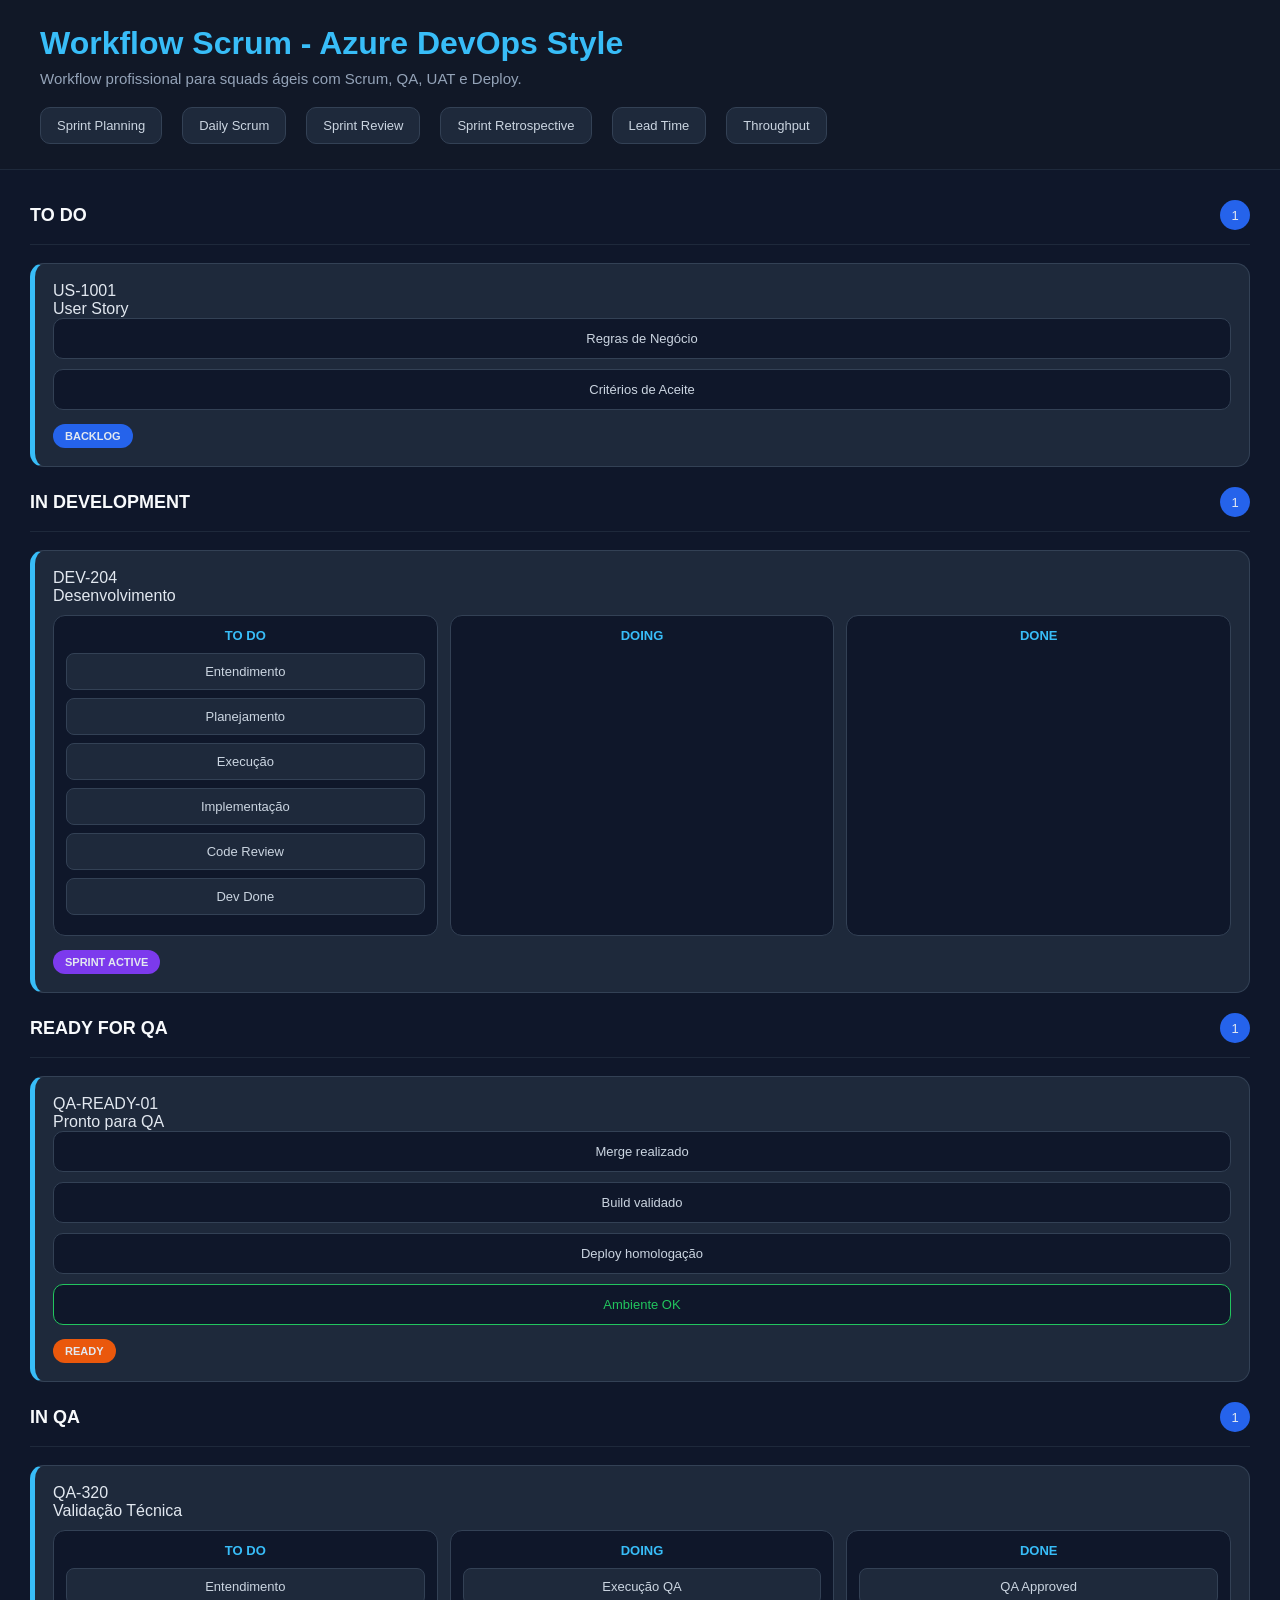
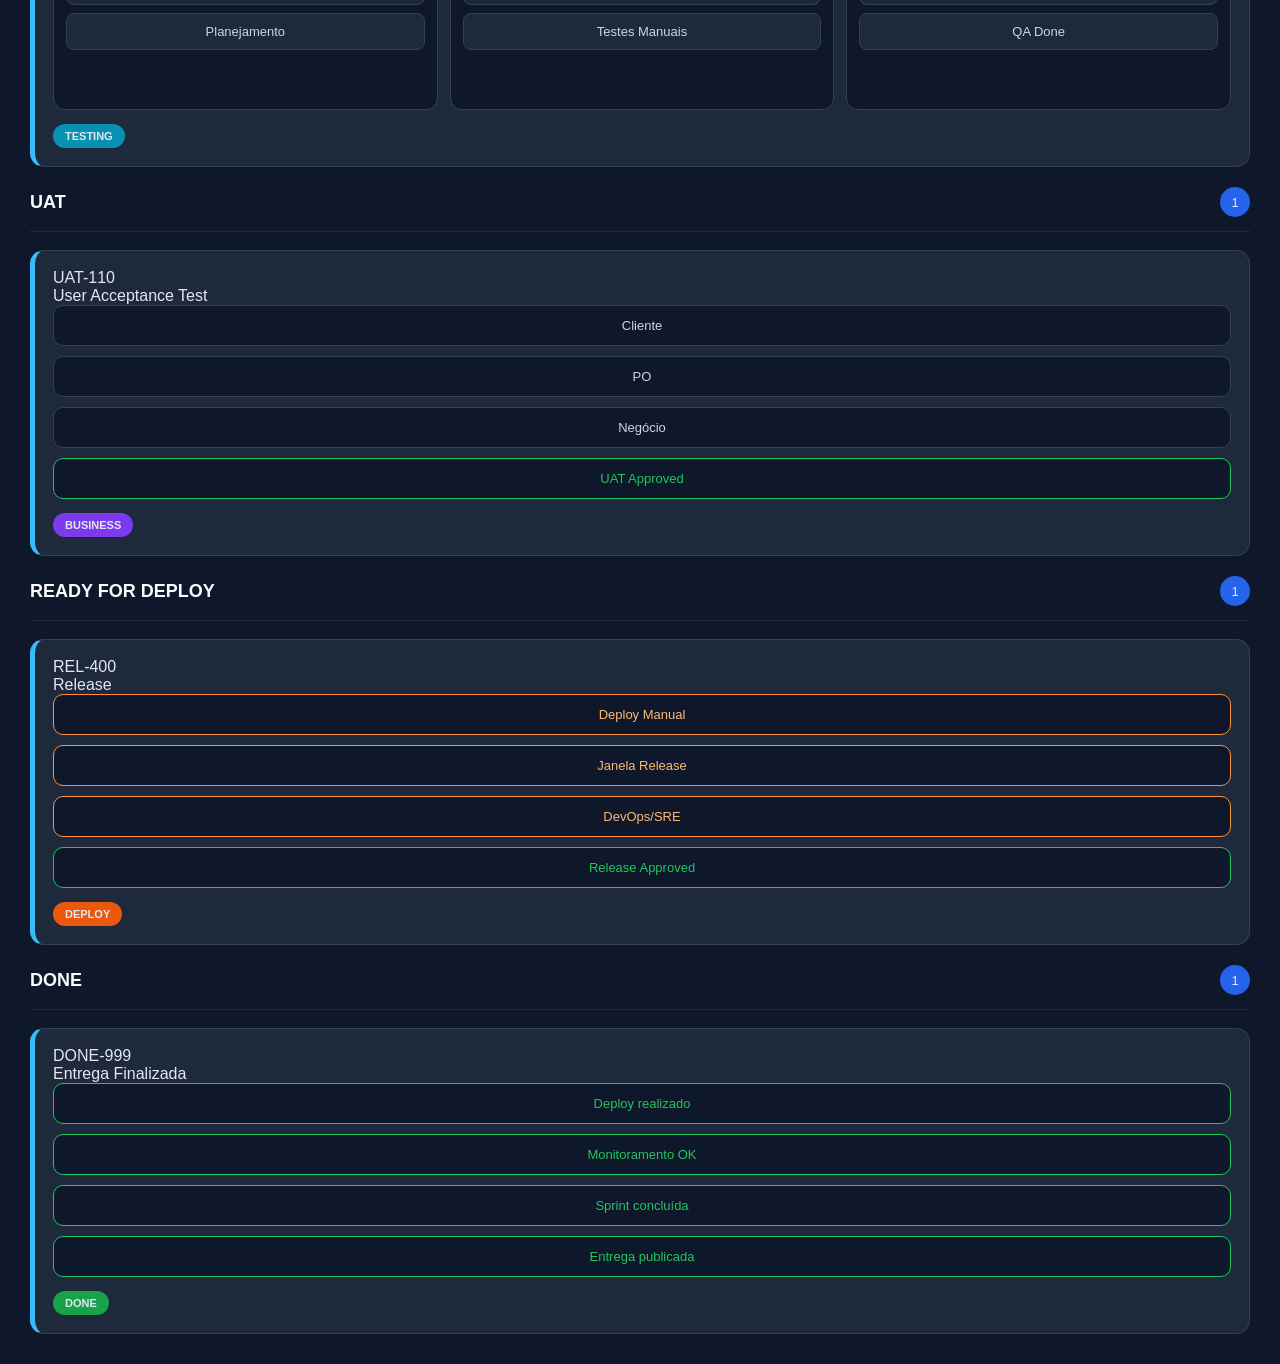
==== azure/index.html @ d86b9cc5 "IN DEVELOPMENT" ====
<!DOCTYPE html>
<html lang="pt-BR">
<head>
  <meta charset="UTF-8" />
  <meta name="viewport" content="width=device-width, initial-scale=1.0"/>
  <title>Workflow Scrum - Azure DevOps Style</title>
  <link rel="stylesheet" href="style.css" />
</head>

<body>

  <div class="header">
    <h1>Workflow Scrum - Azure DevOps Style</h1>
    <p>Workflow profissional para squads ágeis com Scrum, QA, UAT e Deploy.</p>

    <div class="scrum-info">
      <div class="scrum-badge">Sprint Planning</div>
      <div class="scrum-badge">Daily Scrum</div>
      <div class="scrum-badge">Sprint Review</div>
      <div class="scrum-badge">Sprint Retrospective</div>
      <div class="scrum-badge">Lead Time</div>
      <div class="scrum-badge">Throughput</div>
    </div>
  </div>

  <div class="board">

    <!-- TO DO -->
    <div class="column">
      <div class="column-header">
        <div class="column-title">TO DO</div>
        <div class="count">1</div>
      </div>

      <div class="card">
        <div class="card-id">US-1001</div>
        <div class="card-title">User Story</div>

        <div class="task-grid">
          <div class="task">Regras de Negócio</div>
          <div class="task">Critérios de Aceite</div>
        </div>

        <span class="tag blue">BACKLOG</span>
      </div>
    </div>

    <!-- IN DEVELOPMENT -->
    <div class="column">
      <div class="column-header">
        <div class="column-title">IN DEVELOPMENT</div>
        <div class="count">1</div>
      </div>

      <div class="card">
        <div class="card-id">DEV-204</div>
        <div class="card-title">Desenvolvimento</div>

        <div class="dev-board">

          <div class="sub-task-column">
            <div class="sub-task-title">TO DO</div>
            <div class="sub-task">Entendimento</div>
            <div class="sub-task">Planejamento</div>
            <div class="sub-task">Execução</div>
            <div class="sub-task">Implementação</div>
            <div class="sub-task">Code Review</div>
            <div class="sub-task">Dev Done</div>
          </div>

          <div class="sub-task-column">
            <div class="sub-task-title">DOING</div>
          </div>

          <div class="sub-task-column">
            <div class="sub-task-title">DONE</div>
          </div>

        </div>

        <span class="tag purple">SPRINT ACTIVE</span>
      </div>
    </div>

    <!-- READY FOR QA -->
    <div class="column">
      <div class="column-header">
        <div class="column-title">READY FOR QA</div>
        <div class="count">1</div>
      </div>

      <div class="card">
        <div class="card-id">QA-READY-01</div>
        <div class="card-title">Pronto para QA</div>

        <div class="task-grid">
          <div class="task">Merge realizado</div>
          <div class="task">Build validado</div>
          <div class="task">Deploy homologação</div>
          <div class="task done">Ambiente OK</div>
        </div>

        <span class="tag orange">READY</span>
      </div>
    </div>

    <!-- IN QA (AGORA MINI KANBAN) -->
    <div class="column">
      <div class="column-header">
        <div class="column-title">IN QA</div>
        <div class="count">1</div>
      </div>

      <div class="card">
        <div class="card-id">QA-320</div>
        <div class="card-title">Validação Técnica</div>

        <div class="dev-board">

          <div class="sub-task-column">
            <div class="sub-task-title">TO DO</div>
            <div class="sub-task">Entendimento</div>
            <div class="sub-task">Planejamento</div>
          </div>

          <div class="sub-task-column">
            <div class="sub-task-title">DOING</div>
            <div class="sub-task">Execução QA</div>
            <div class="sub-task">Testes Manuais</div>
          </div>

          <div class="sub-task-column">
            <div class="sub-task-title">DONE</div>
            <div class="sub-task">QA Approved</div>
            <div class="sub-task">QA Done</div>
          </div>

        </div>

        <span class="tag cyan">TESTING</span>
      </div>
    </div>

    <!-- UAT -->
    <div class="column">
      <div class="column-header">
        <div class="column-title">UAT</div>
        <div class="count">1</div>
      </div>

      <div class="card">
        <div class="card-id">UAT-110</div>
        <div class="card-title">User Acceptance Test</div>

        <div class="task-grid">
          <div class="task">Cliente</div>
          <div class="task">PO</div>
          <div class="task">Negócio</div>
          <div class="task done">UAT Approved</div>
        </div>

        <span class="tag purple">BUSINESS</span>
      </div>
    </div>

    <!-- DEPLOY -->
    <div class="column">
      <div class="column-header">
        <div class="column-title">READY FOR DEPLOY</div>
        <div class="count">1</div>
      </div>

      <div class="card">
        <div class="card-id">REL-400</div>
        <div class="card-title">Release</div>

        <div class="task-grid">
          <div class="task deploy">Deploy Manual</div>
          <div class="task deploy">Janela Release</div>
          <div class="task deploy">DevOps/SRE</div>
          <div class="task done">Release Approved</div>
        </div>

        <span class="tag orange">DEPLOY</span>
      </div>
    </div>

    <!-- DONE -->
    <div class="column">
      <div class="column-header">
        <div class="column-title">DONE</div>
        <div class="count">1</div>
      </div>

      <div class="card">
        <div class="card-id">DONE-999</div>
        <div class="card-title">Entrega Finalizada</div>

        <div class="task-grid">
          <div class="task done">Deploy realizado</div>
          <div class="task done">Monitoramento OK</div>
          <div class="task done">Sprint concluída</div>
          <div class="task done">Entrega publicada</div>
        </div>

        <span class="tag green">DONE</span>
      </div>
    </div>

  </div>

</body>
</html>
---- azure/style.css ----
* {
  margin: 0;
  padding: 0;
  box-sizing: border-box;
  font-family: "Segoe UI", sans-serif;
}

body {
  background: #0f172a;
  color: #e2e8f0;
  overflow-x: auto;
}

/* HEADER */
.header {
  background: #111827;
  border-bottom: 1px solid #1e293b;
  padding: 25px 40px;
}

.header h1 {
  font-size: 32px;
  color: #38bdf8;
  margin-bottom: 8px;
}

.header p {
  color: #94a3b8;
  font-size: 15px;
}

/* SCRUM BADGES */
.scrum-info {
  display: flex;
  gap: 20px;
  margin-top: 20px;
  flex-wrap: wrap;
}

.scrum-badge {
  background: #1e293b;
  border: 1px solid #334155;
  padding: 10px 16px;
  border-radius: 10px;
  font-size: 13px;
  color: #cbd5e1;
}

/* BOARD */
.board {
  display: flex;
  flex-direction: column;
  gap: 20px;
  padding: 30px;
}

/* COLUMN */
.column {
  display: flex;
  flex-direction: column;
}

.column-header {
  display: flex;
  justify-content: space-between;
  align-items: center;
  margin-bottom: 18px;
  padding-bottom: 14px;
  border-bottom: 1px solid #1e293b;
}

.column-title {
  font-size: 18px;
  font-weight: 700;
  color: #f8fafc;
}

.count {
  background: #2563eb;
  width: 30px;
  height: 30px;
  border-radius: 50%;
  display: flex;
  align-items: center;
  justify-content: center;
  font-size: 13px;
}

/* CARD */
.card {
  background: #1e293b;
  border: 1px solid #334155;
  border-left: 5px solid #38bdf8;
  border-radius: 14px;
  padding: 18px;
}

/* TAGS */
.tag {
  display: inline-block;
  margin-top: 14px;
  padding: 6px 12px;
  border-radius: 30px;
  font-size: 11px;
  font-weight: 700;
}

.blue { background: #2563eb; }
.green { background: #16a34a; }
.orange { background: #ea580c; }
.purple { background: #7c3aed; }
.cyan { background: #0891b2; }

/* TASK LIST */
.task-grid {
  display: flex;
  flex-direction: column;
  gap: 10px;
}

.task {
  background: #0f172a;
  border: 1px solid #334155;
  border-radius: 10px;
  padding: 12px;
  font-size: 13px;
  text-align: center;
  color: #cbd5e1;
}

.task.done { border-color: #22c55e; color: #22c55e; }
.task.deploy { border-color: #fb923c; color: #fdba74; }

/* MINI KANBAN (DEV + QA) */
.dev-board {
  display: grid;
  grid-template-columns: repeat(3, 1fr);
  gap: 12px;
  margin-top: 10px;
}

.sub-task-column {
  background: #0f172a;
  border: 1px solid #334155;
  border-radius: 12px;
  padding: 12px;
  min-height: 180px;
}

.sub-task-title {
  color: #38bdf8;
  text-align: center;
  margin-bottom: 10px;
  font-size: 13px;
  font-weight: 700;
}

.sub-task {
  background: #1e293b;
  border: 1px solid #334155;
  border-radius: 8px;
  padding: 10px;
  margin-bottom: 8px;
  font-size: 13px;
  text-align: center;
  color: #cbd5e1;
}

/* RESPONSIVE */
@media(max-width:768px) {
  .dev-board {
    grid-template-columns: 1fr;
  }
}
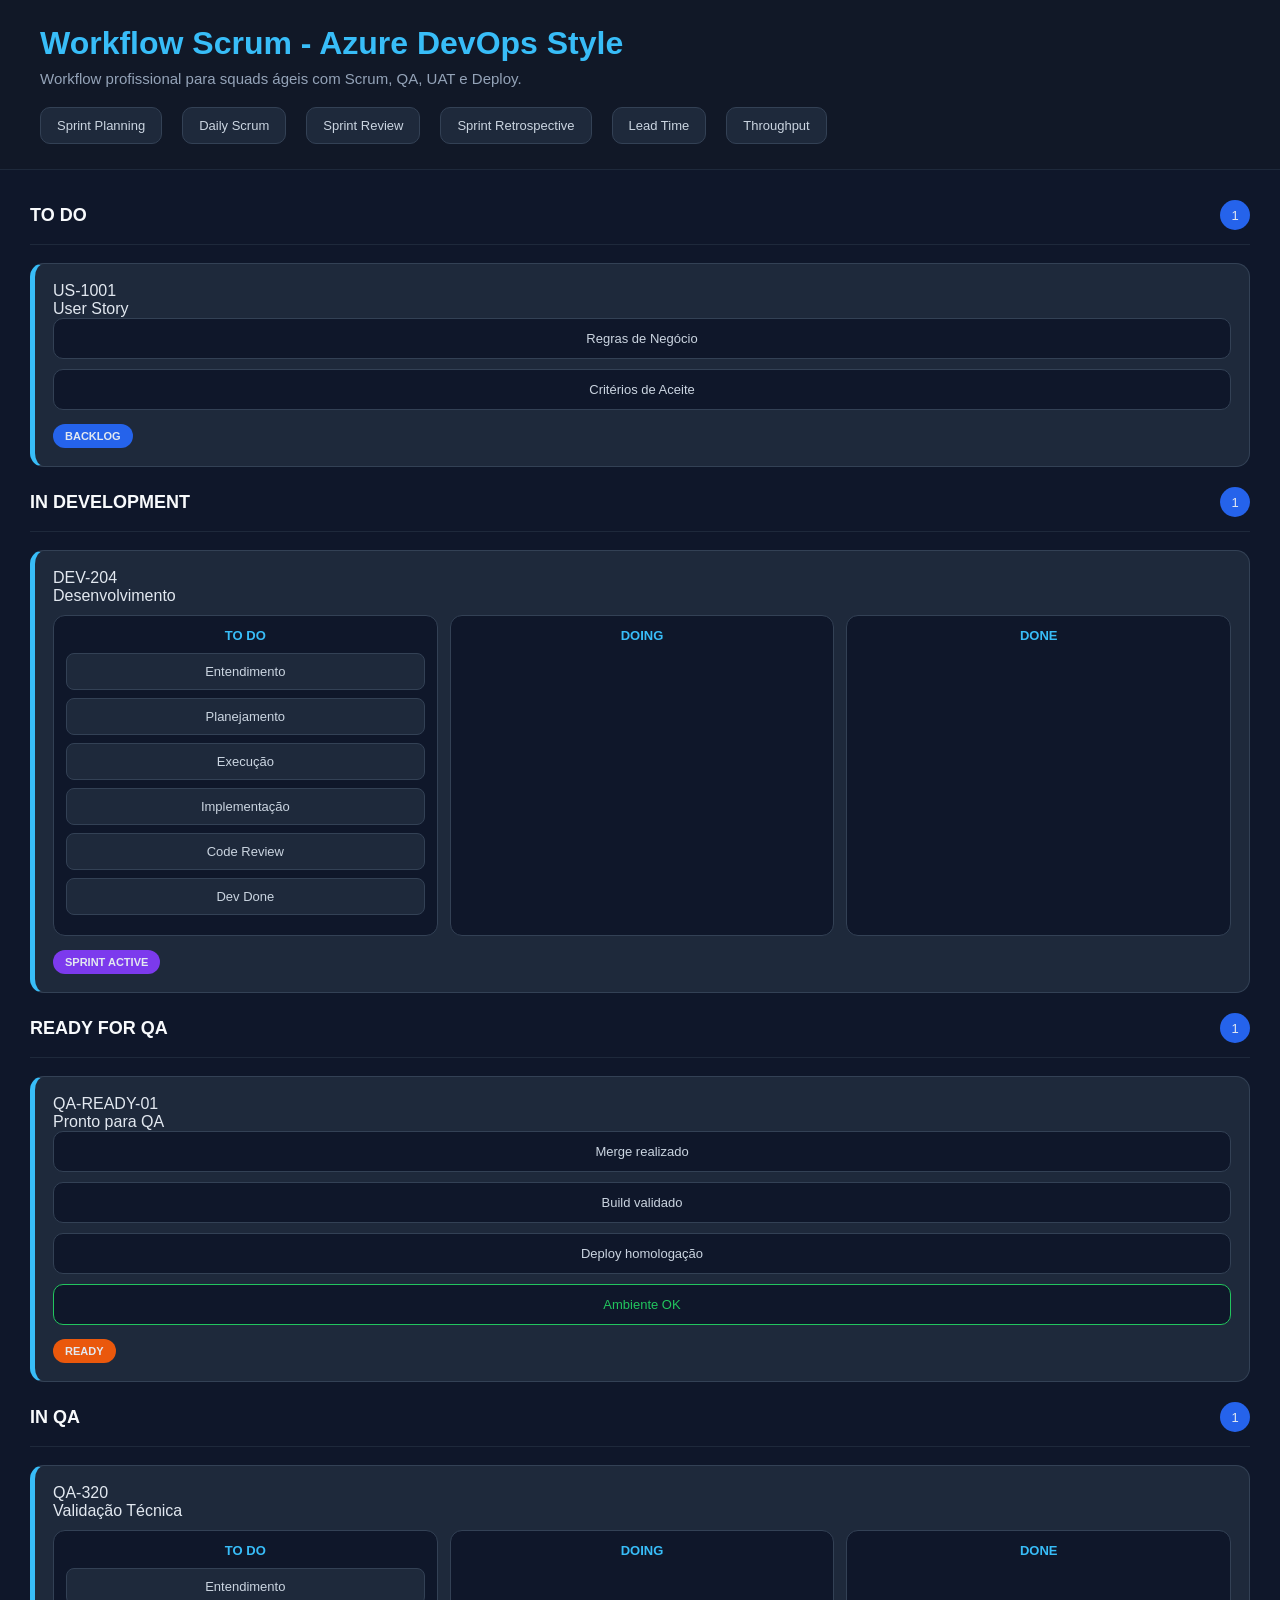
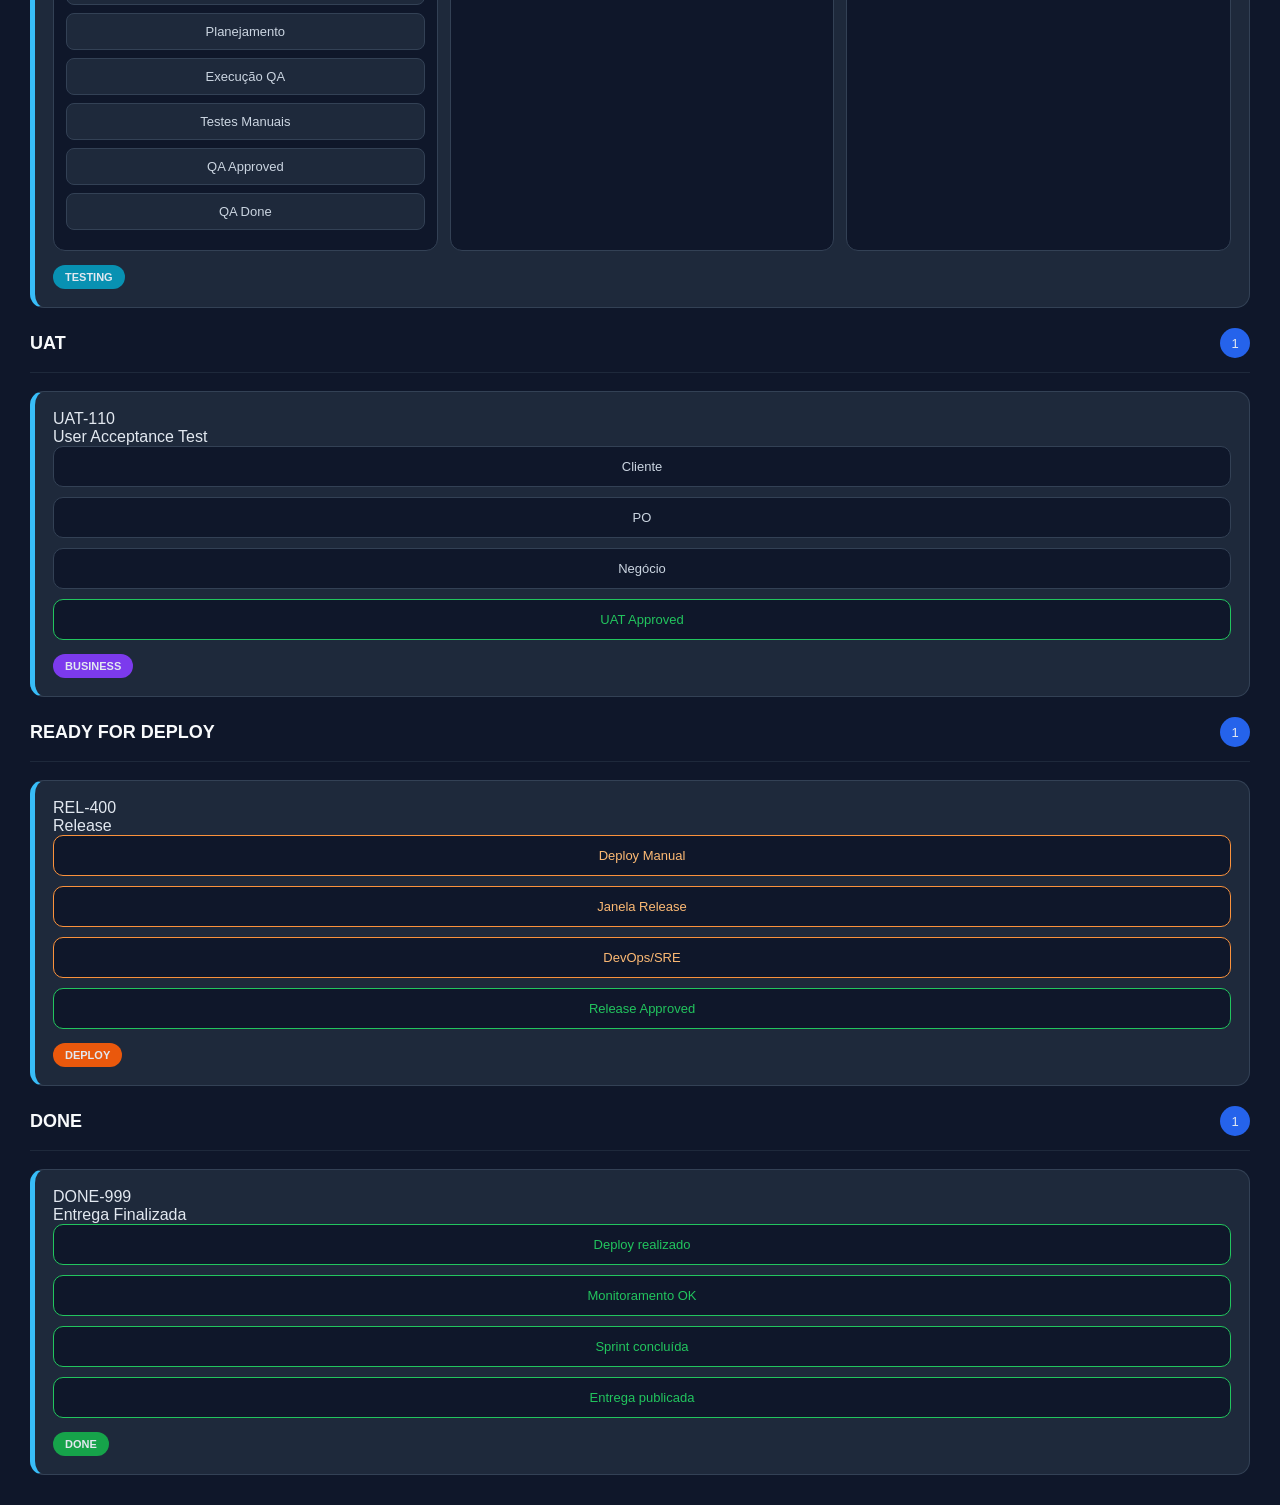
==== commit 02650311: "IN QA" ====
--- a/azure/index.html
+++ b/azure/index.html
@@ -121,18 +121,18 @@
             <div class="sub-task-title">TO DO</div>
             <div class="sub-task">Entendimento</div>
             <div class="sub-task">Planejamento</div>
-          </div>
-
-          <div class="sub-task-column">
-            <div class="sub-task-title">DOING</div>
             <div class="sub-task">Execução QA</div>
             <div class="sub-task">Testes Manuais</div>
-          </div>
-
-          <div class="sub-task-column">
-            <div class="sub-task-title">DONE</div>
             <div class="sub-task">QA Approved</div>
             <div class="sub-task">QA Done</div>
+          </div>
+
+          <div class="sub-task-column">
+            <div class="sub-task-title">DOING</div>
+          </div>
+
+          <div class="sub-task-column">
+            <div class="sub-task-title">DONE</div>
           </div>
 
         </div>
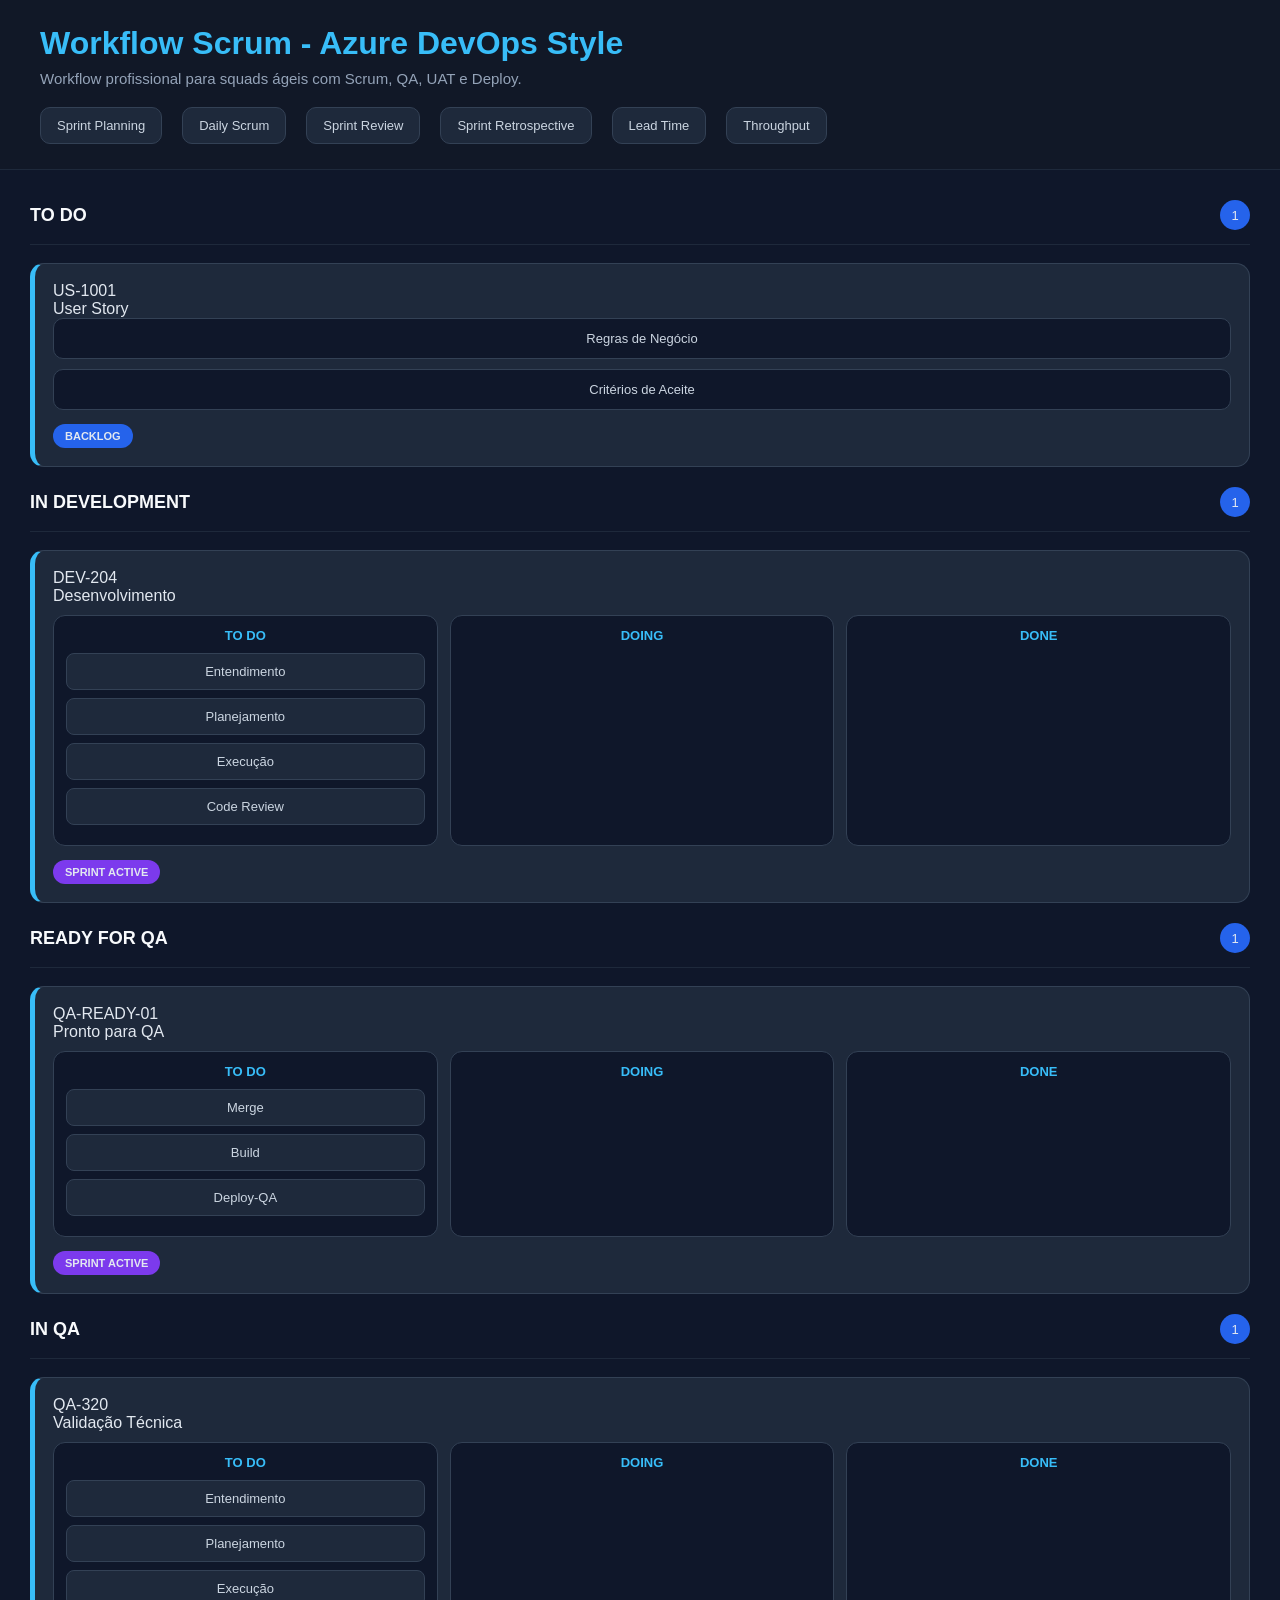
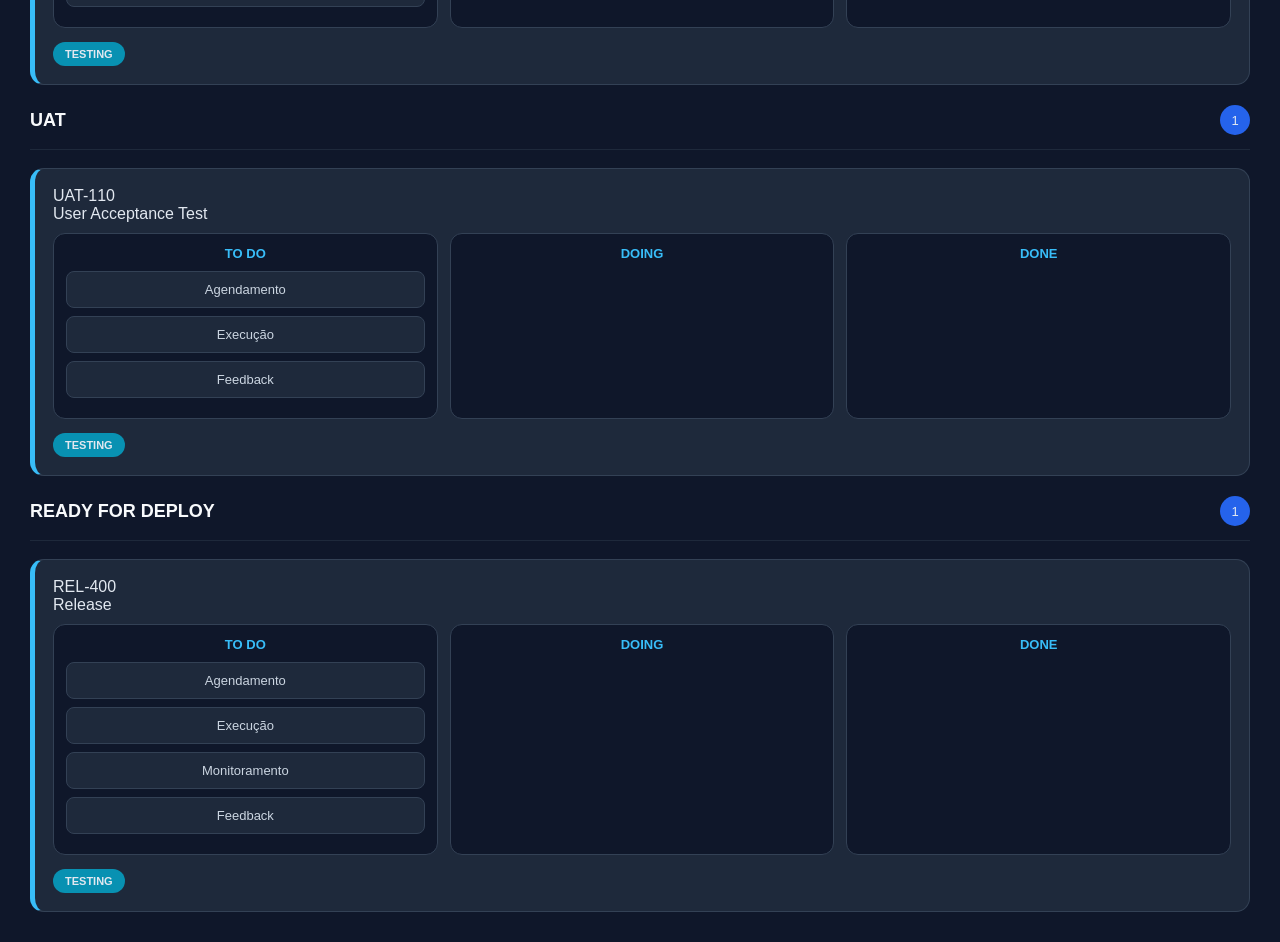
==== commit 2f183111: "Criando collums" ====
--- a/azure/index.html
+++ b/azure/index.html
@@ -1,8 +1,9 @@
 <!DOCTYPE html>
 <html lang="pt-BR">
+
 <head>
   <meta charset="UTF-8" />
-  <meta name="viewport" content="width=device-width, initial-scale=1.0"/>
+  <meta name="viewport" content="width=device-width, initial-scale=1.0" />
   <title>Workflow Scrum - Azure DevOps Style</title>
   <link rel="stylesheet" href="style.css" />
 </head>
@@ -63,9 +64,7 @@
             <div class="sub-task">Entendimento</div>
             <div class="sub-task">Planejamento</div>
             <div class="sub-task">Execução</div>
-            <div class="sub-task">Implementação</div>
             <div class="sub-task">Code Review</div>
-            <div class="sub-task">Dev Done</div>
           </div>
 
           <div class="sub-task-column">
@@ -93,18 +92,30 @@
         <div class="card-id">QA-READY-01</div>
         <div class="card-title">Pronto para QA</div>
 
-        <div class="task-grid">
-          <div class="task">Merge realizado</div>
-          <div class="task">Build validado</div>
-          <div class="task">Deploy homologação</div>
-          <div class="task done">Ambiente OK</div>
-        </div>
-
-        <span class="tag orange">READY</span>
-      </div>
-    </div>
-
-    <!-- IN QA (AGORA MINI KANBAN) -->
+        <div class="dev-board">
+
+          <div class="sub-task-column">
+            <div class="sub-task-title">TO DO</div>
+            <div class="sub-task">Merge</div>
+            <div class="sub-task">Build</div>
+            <div class="sub-task">Deploy-QA</div>
+          </div>
+
+          <div class="sub-task-column">
+            <div class="sub-task-title">DOING</div>
+          </div>
+
+          <div class="sub-task-column">
+            <div class="sub-task-title">DONE</div>
+          </div>
+
+        </div>
+
+        <span class="tag purple">SPRINT ACTIVE</span>
+      </div>
+    </div>
+
+    <!-- IN QA -->
     <div class="column">
       <div class="column-header">
         <div class="column-title">IN QA</div>
@@ -121,10 +132,7 @@
             <div class="sub-task-title">TO DO</div>
             <div class="sub-task">Entendimento</div>
             <div class="sub-task">Planejamento</div>
-            <div class="sub-task">Execução QA</div>
-            <div class="sub-task">Testes Manuais</div>
-            <div class="sub-task">QA Approved</div>
-            <div class="sub-task">QA Done</div>
+            <div class="sub-task">Execução</div>
           </div>
 
           <div class="sub-task-column">
@@ -152,14 +160,26 @@
         <div class="card-id">UAT-110</div>
         <div class="card-title">User Acceptance Test</div>
 
-        <div class="task-grid">
-          <div class="task">Cliente</div>
-          <div class="task">PO</div>
-          <div class="task">Negócio</div>
-          <div class="task done">UAT Approved</div>
-        </div>
-
-        <span class="tag purple">BUSINESS</span>
+        <div class="dev-board">
+
+          <div class="sub-task-column">
+            <div class="sub-task-title">TO DO</div>
+            <div class="sub-task">Agendamento</div>
+            <div class="sub-task">Execução</div>
+            <div class="sub-task">Feedback</div>
+          </div>
+
+          <div class="sub-task-column">
+            <div class="sub-task-title">DOING</div>
+          </div>
+
+          <div class="sub-task-column">
+            <div class="sub-task-title">DONE</div>
+          </div>
+
+        </div>
+
+        <span class="tag cyan">TESTING</span>
       </div>
     </div>
 
@@ -174,40 +194,32 @@
         <div class="card-id">REL-400</div>
         <div class="card-title">Release</div>
 
-        <div class="task-grid">
-          <div class="task deploy">Deploy Manual</div>
-          <div class="task deploy">Janela Release</div>
-          <div class="task deploy">DevOps/SRE</div>
-          <div class="task done">Release Approved</div>
-        </div>
-
-        <span class="tag orange">DEPLOY</span>
-      </div>
-    </div>
-
-    <!-- DONE -->
-    <div class="column">
-      <div class="column-header">
-        <div class="column-title">DONE</div>
-        <div class="count">1</div>
-      </div>
-
-      <div class="card">
-        <div class="card-id">DONE-999</div>
-        <div class="card-title">Entrega Finalizada</div>
-
-        <div class="task-grid">
-          <div class="task done">Deploy realizado</div>
-          <div class="task done">Monitoramento OK</div>
-          <div class="task done">Sprint concluída</div>
-          <div class="task done">Entrega publicada</div>
-        </div>
-
-        <span class="tag green">DONE</span>
-      </div>
-    </div>
-
-  </div>
+        <div class="dev-board">
+
+          <div class="sub-task-column">
+            <div class="sub-task-title">TO DO</div>
+            <div class="sub-task">Agendamento</div>
+            <div class="sub-task">Execução</div>
+            <div class="sub-task">Monitoramento</div>
+            <div class="sub-task">Feedback</div>
+          </div>
+
+          <div class="sub-task-column">
+            <div class="sub-task-title">DOING</div>
+          </div>
+
+          <div class="sub-task-column">
+            <div class="sub-task-title">DONE</div>
+          </div>
+
+        </div>
+
+        <span class="tag cyan">TESTING</span>
+      </div>
+    </div>
+
+</div>
 
 </body>
+
 </html>
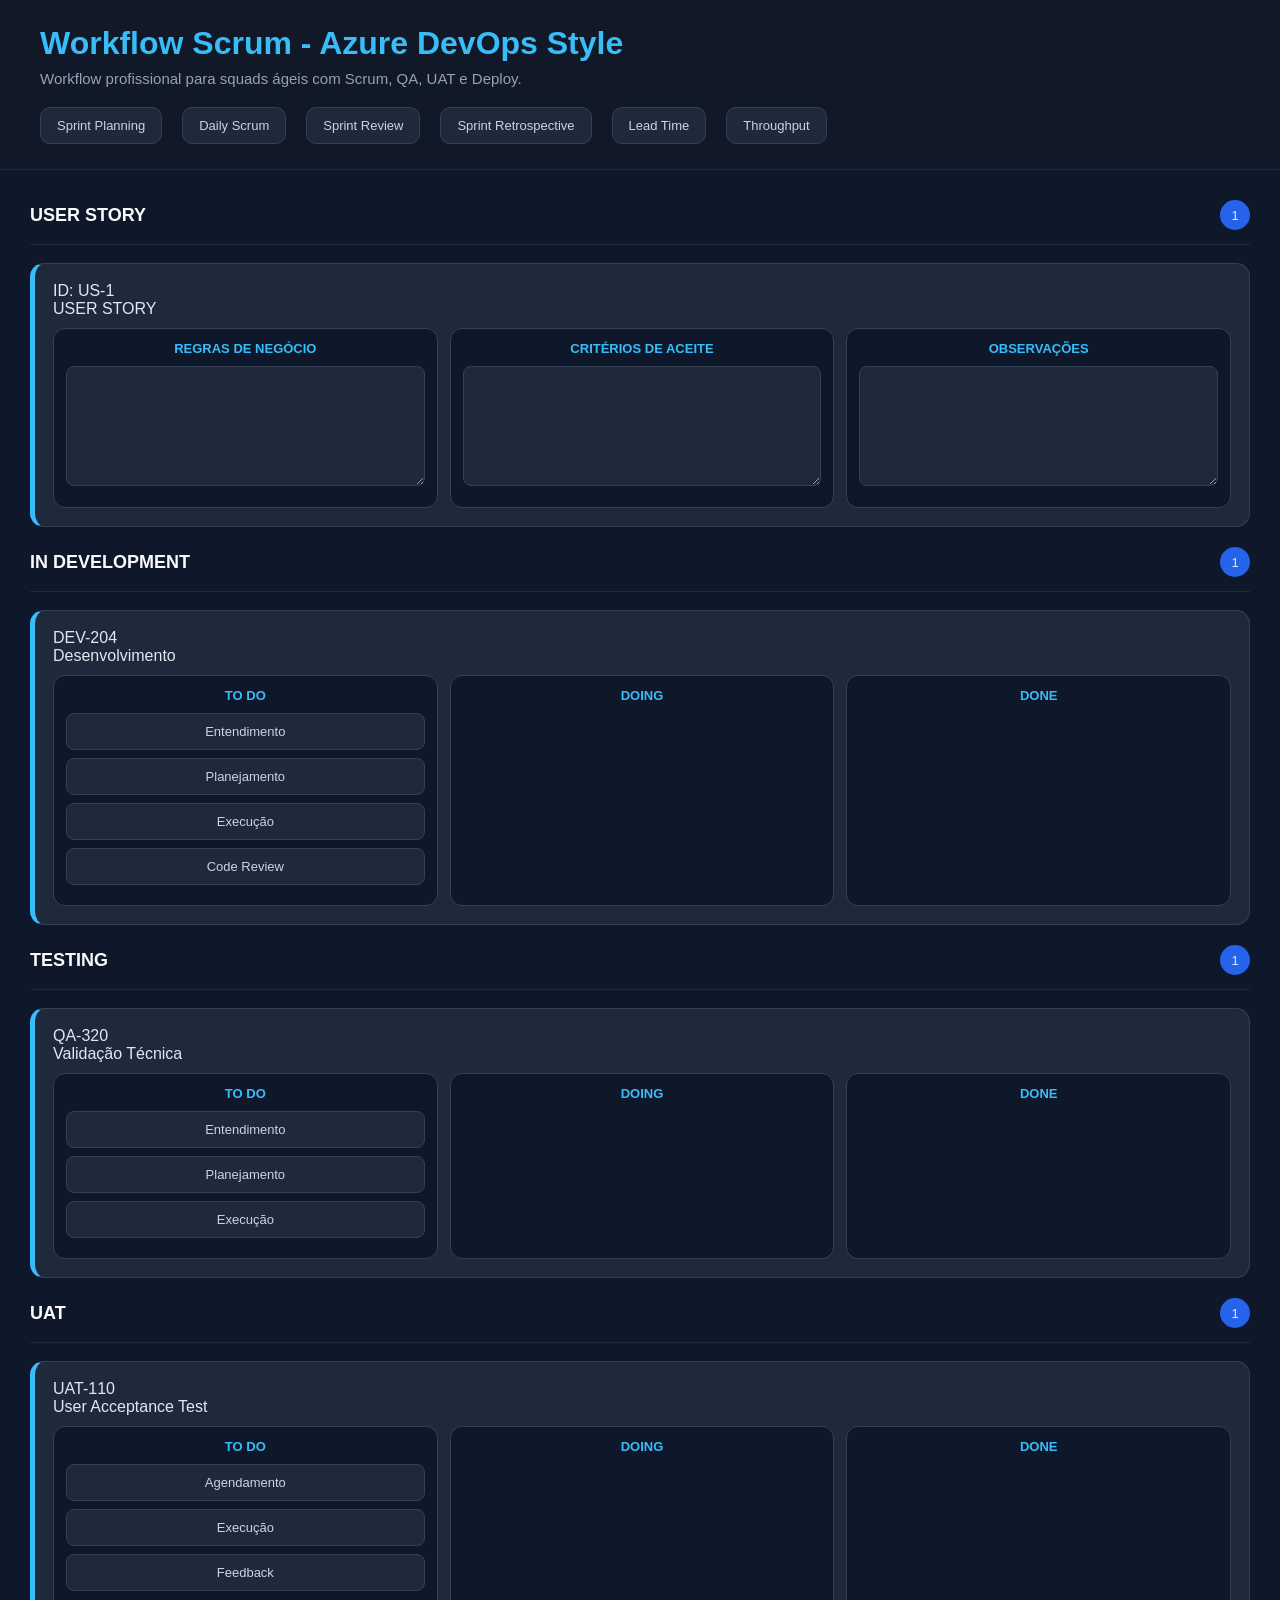
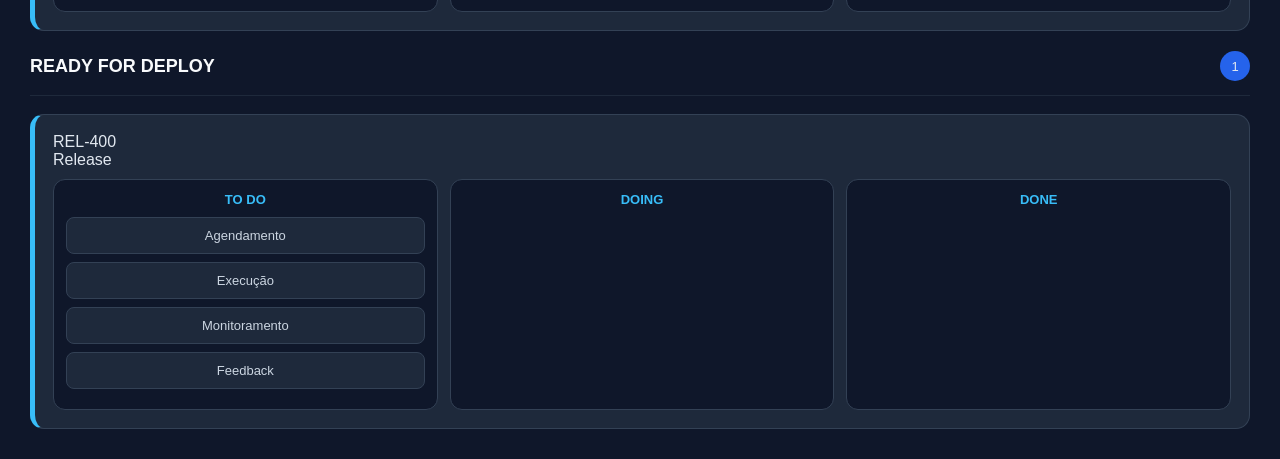
==== commit b9394547: "Drag-and-drop" ====
--- a/azure/index.html
+++ b/azure/index.html
@@ -6,6 +6,8 @@
   <meta name="viewport" content="width=device-width, initial-scale=1.0" />
   <title>Workflow Scrum - Azure DevOps Style</title>
   <link rel="stylesheet" href="style.css" />
+  <link rel="stylesheet" href="https://fonts.googleapis.com/css2?family=Roboto:wght@400;500;700&display=swap" />
+  <script src="./script.js"></script>
 </head>
 
 <body>
@@ -26,23 +28,36 @@
 
   <div class="board">
 
-    <!-- TO DO -->
-    <div class="column">
-      <div class="column-header">
-        <div class="column-title">TO DO</div>
-        <div class="count">1</div>
-      </div>
-
-      <div class="card">
-        <div class="card-id">US-1001</div>
-        <div class="card-title">User Story</div>
-
-        <div class="task-grid">
-          <div class="task">Regras de Negócio</div>
-          <div class="task">Critérios de Aceite</div>
-        </div>
-
-        <span class="tag blue">BACKLOG</span>
+    <!-- User Story -->
+     <div class="column">
+      <div class="column-header">
+        <div class="column-title">USER STORY</div>
+        <div class="count">1</div>
+      </div>
+
+      <div class="card">
+        <div class="card-id">ID: US-1</div>
+        <div class="card-title">USER STORY</div>
+
+        <div class="dev-board">
+
+          <div class="sub-task-column">
+            <div class="sub-task-title">REGRAS DE NEGÓCIO</div>
+            <textarea name="Regras de Negócio" id=""></textarea>
+          </div>
+
+          <div class="sub-task-column">
+            <div class="sub-task-title">CRITÉRIOS DE ACEITE</div>
+            <textarea name="Critérios de Aceite" id=""></textarea>
+          </div>
+
+          <div class="sub-task-column">
+            <div class="sub-task-title">OBSERVAÇÕES</div>
+            <textarea name="Observações" id=""></textarea>
+          </div>
+
+        </div>
+
       </div>
     </div>
 
@@ -61,64 +76,30 @@
 
           <div class="sub-task-column">
             <div class="sub-task-title">TO DO</div>
-            <div class="sub-task">Entendimento</div>
-            <div class="sub-task">Planejamento</div>
-            <div class="sub-task">Execução</div>
-            <div class="sub-task">Code Review</div>
-          </div>
-
-          <div class="sub-task-column">
-            <div class="sub-task-title">DOING</div>
-          </div>
-
-          <div class="sub-task-column">
-            <div class="sub-task-title">DONE</div>
-          </div>
-
-        </div>
-
-        <span class="tag purple">SPRINT ACTIVE</span>
-      </div>
-    </div>
-
-    <!-- READY FOR QA -->
-    <div class="column">
-      <div class="column-header">
-        <div class="column-title">READY FOR QA</div>
-        <div class="count">1</div>
-      </div>
-
-      <div class="card">
-        <div class="card-id">QA-READY-01</div>
-        <div class="card-title">Pronto para QA</div>
-
-        <div class="dev-board">
-
-          <div class="sub-task-column">
-            <div class="sub-task-title">TO DO</div>
-            <div class="sub-task">Merge</div>
-            <div class="sub-task">Build</div>
-            <div class="sub-task">Deploy-QA</div>
-          </div>
-
-          <div class="sub-task-column">
-            <div class="sub-task-title">DOING</div>
-          </div>
-
-          <div class="sub-task-column">
-            <div class="sub-task-title">DONE</div>
-          </div>
-
-        </div>
-
-        <span class="tag purple">SPRINT ACTIVE</span>
-      </div>
-    </div>
-
-    <!-- IN QA -->
-    <div class="column">
-      <div class="column-header">
-        <div class="column-title">IN QA</div>
+            <div class="sub-task" draggable="true">Entendimento</div>
+            <div class="sub-task" draggable="true">Planejamento</div>
+            <div class="sub-task" draggable="true">Execução</div>
+            <div class="sub-task" draggable="true">Code Review</div>
+          </div>
+
+          <div class="sub-task-column">
+            <div class="sub-task-title">DOING</div>
+          </div>
+
+          <div class="sub-task-column">
+            <div class="sub-task-title">DONE</div>
+          </div>
+
+        </div>
+
+        <!-- <span class="tag purple">SPRINT ACTIVE</span> -->
+      </div>
+    </div>
+
+    <!-- TESTING -->
+    <div class="column">
+      <div class="column-header">
+        <div class="column-title">TESTING</div>
         <div class="count">1</div>
       </div>
 
@@ -130,22 +111,22 @@
 
           <div class="sub-task-column">
             <div class="sub-task-title">TO DO</div>
-            <div class="sub-task">Entendimento</div>
-            <div class="sub-task">Planejamento</div>
-            <div class="sub-task">Execução</div>
-          </div>
-
-          <div class="sub-task-column">
-            <div class="sub-task-title">DOING</div>
-          </div>
-
-          <div class="sub-task-column">
-            <div class="sub-task-title">DONE</div>
-          </div>
-
-        </div>
-
-        <span class="tag cyan">TESTING</span>
+            <div class="sub-task" draggable="true">Entendimento</div>
+            <div class="sub-task" draggable="true">Planejamento</div>
+            <div class="sub-task" draggable="true">Execução</div>
+          </div>
+
+          <div class="sub-task-column">
+            <div class="sub-task-title">DOING</div>
+          </div>
+
+          <div class="sub-task-column">
+            <div class="sub-task-title">DONE</div>
+          </div>
+
+        </div>
+
+        <!-- <span class="tag cyan">TESTING</span> -->
       </div>
     </div>
 
@@ -164,22 +145,22 @@
 
           <div class="sub-task-column">
             <div class="sub-task-title">TO DO</div>
-            <div class="sub-task">Agendamento</div>
-            <div class="sub-task">Execução</div>
-            <div class="sub-task">Feedback</div>
-          </div>
-
-          <div class="sub-task-column">
-            <div class="sub-task-title">DOING</div>
-          </div>
-
-          <div class="sub-task-column">
-            <div class="sub-task-title">DONE</div>
-          </div>
-
-        </div>
-
-        <span class="tag cyan">TESTING</span>
+            <div class="sub-task" draggable="true">Agendamento</div>
+            <div class="sub-task" draggable="true">Execução</div>
+            <div class="sub-task" draggable="true">Feedback</div>
+          </div>
+
+          <div class="sub-task-column">
+            <div class="sub-task-title">DOING</div>
+          </div>
+
+          <div class="sub-task-column">
+            <div class="sub-task-title">DONE</div>
+          </div>
+
+        </div>
+
+        <!-- <span class="tag cyan">TESTING</span> -->
       </div>
     </div>
 
@@ -198,28 +179,26 @@
 
           <div class="sub-task-column">
             <div class="sub-task-title">TO DO</div>
-            <div class="sub-task">Agendamento</div>
-            <div class="sub-task">Execução</div>
-            <div class="sub-task">Monitoramento</div>
-            <div class="sub-task">Feedback</div>
-          </div>
-
-          <div class="sub-task-column">
-            <div class="sub-task-title">DOING</div>
-          </div>
-
-          <div class="sub-task-column">
-            <div class="sub-task-title">DONE</div>
-          </div>
-
-        </div>
-
-        <span class="tag cyan">TESTING</span>
+            <div class="sub-task" draggable="true">Agendamento</div>
+            <div class="sub-task" draggable="true">Execução</div>
+            <div class="sub-task" draggable="true">Monitoramento</div>
+            <div class="sub-task" draggable="true">Feedback</div>
+          </div>
+
+          <div class="sub-task-column">
+            <div class="sub-task-title">DOING</div>
+          </div>
+
+          <div class="sub-task-column">
+            <div class="sub-task-title">DONE</div>
+          </div>
+
+        </div>
+
+        <!-- <span class="tag cyan">TESTING</span> -->
       </div>
     </div>
 
 </div>
-
 </body>
-
 </html>
--- a/azure/style.css
+++ b/azure/style.css
@@ -166,9 +166,33 @@
   color: #cbd5e1;
 }
 
+.sub-task:active {
+  cursor: grabbing;
+}
+
+.dragging {
+  opacity: 0.5;
+}
+
+.drag-over {
+  background: rgba(59, 130, 246, 0.2);
+  border: 2px dashed #3b82f6;
+}
+
 /* RESPONSIVE */
 @media(max-width:768px) {
   .dev-board {
     grid-template-columns: 1fr;
   }
+}
+
+textarea {
+  width: 100%;
+  height: 120px;
+  background: #1e293b;
+  border: 1px solid #334155;
+  border-radius: 8px;
+  padding: 10px;
+  color: #cbd5e1;
+  font-size: 13px;
 }
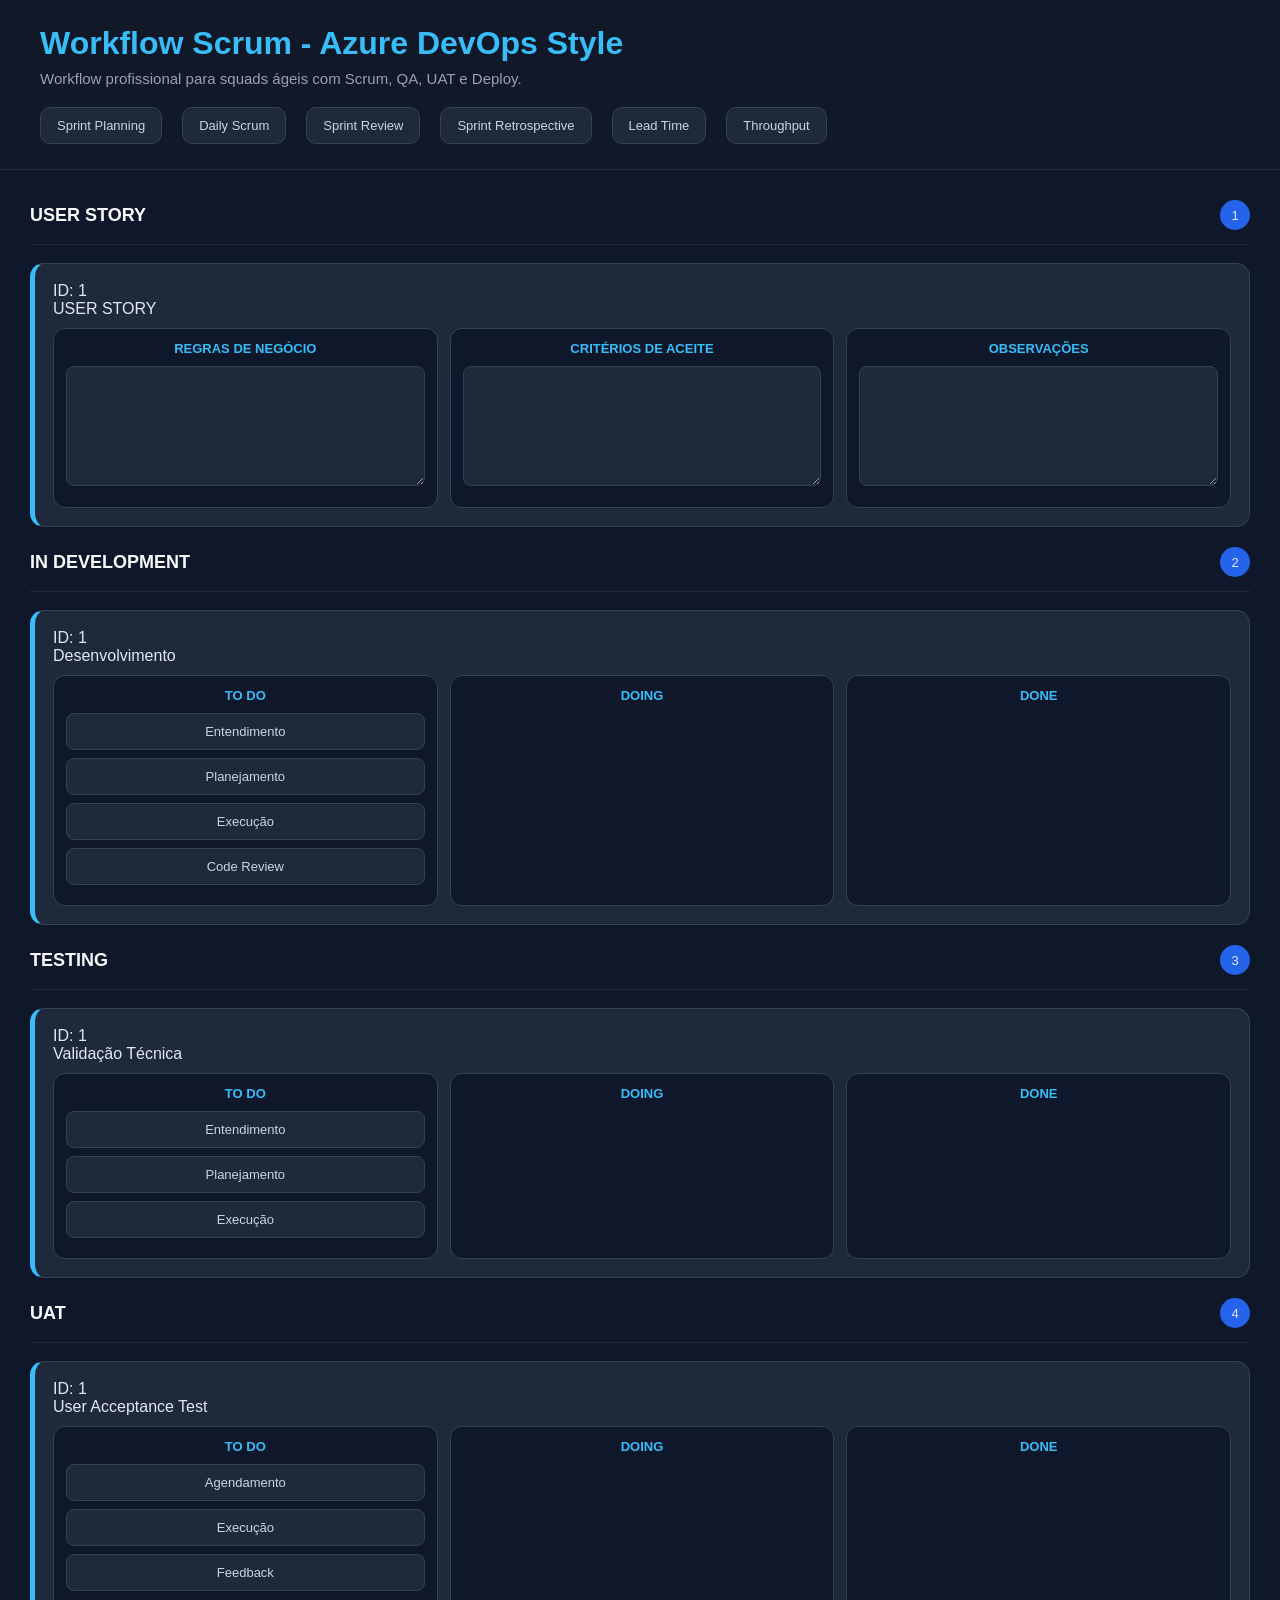
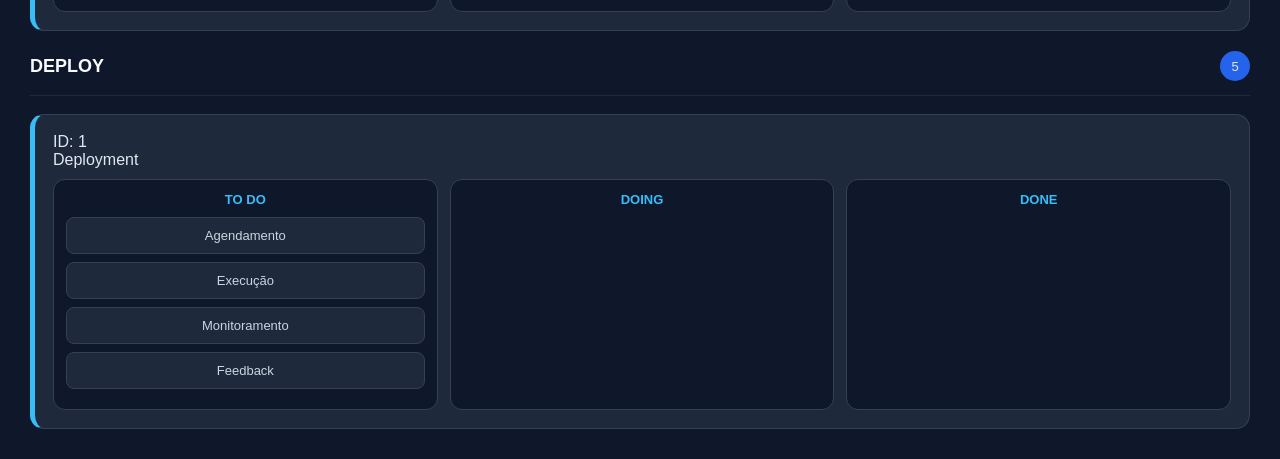
==== commit dd9959b3: "Text area - localStorage" ====
--- a/azure/index.html
+++ b/azure/index.html
@@ -36,24 +36,24 @@
       </div>
 
       <div class="card">
-        <div class="card-id">ID: US-1</div>
+        <div class="card-id">ID: 1</div>
         <div class="card-title">USER STORY</div>
 
         <div class="dev-board">
 
           <div class="sub-task-column">
             <div class="sub-task-title">REGRAS DE NEGÓCIO</div>
-            <textarea name="Regras de Negócio" id=""></textarea>
+            <textarea name="Regras de Negócio" id="businessRules"></textarea>
           </div>
 
           <div class="sub-task-column">
             <div class="sub-task-title">CRITÉRIOS DE ACEITE</div>
-            <textarea name="Critérios de Aceite" id=""></textarea>
+            <textarea name="Critérios de Aceite" id="acceptanceCriteria"></textarea>
           </div>
 
           <div class="sub-task-column">
             <div class="sub-task-title">OBSERVAÇÕES</div>
-            <textarea name="Observações" id=""></textarea>
+            <textarea name="Observações" id="observations"></textarea>
           </div>
 
         </div>
@@ -65,11 +65,11 @@
     <div class="column">
       <div class="column-header">
         <div class="column-title">IN DEVELOPMENT</div>
-        <div class="count">1</div>
-      </div>
-
-      <div class="card">
-        <div class="card-id">DEV-204</div>
+        <div class="count">2</div>
+      </div>
+
+      <div class="card">
+        <div class="card-id">ID: 1</div>
         <div class="card-title">Desenvolvimento</div>
 
         <div class="dev-board">
@@ -100,11 +100,11 @@
     <div class="column">
       <div class="column-header">
         <div class="column-title">TESTING</div>
-        <div class="count">1</div>
-      </div>
-
-      <div class="card">
-        <div class="card-id">QA-320</div>
+        <div class="count">3</div>
+      </div>
+
+      <div class="card">
+        <div class="card-id">ID: 1</div>
         <div class="card-title">Validação Técnica</div>
 
         <div class="dev-board">
@@ -134,11 +134,11 @@
     <div class="column">
       <div class="column-header">
         <div class="column-title">UAT</div>
-        <div class="count">1</div>
-      </div>
-
-      <div class="card">
-        <div class="card-id">UAT-110</div>
+        <div class="count">4</div>
+      </div>
+
+      <div class="card">
+        <div class="card-id">ID: 1</div>
         <div class="card-title">User Acceptance Test</div>
 
         <div class="dev-board">
@@ -167,13 +167,13 @@
     <!-- DEPLOY -->
     <div class="column">
       <div class="column-header">
-        <div class="column-title">READY FOR DEPLOY</div>
-        <div class="count">1</div>
-      </div>
-
-      <div class="card">
-        <div class="card-id">REL-400</div>
-        <div class="card-title">Release</div>
+        <div class="column-title">DEPLOY</div>
+        <div class="count">5</div>
+      </div>
+
+      <div class="card">
+        <div class="card-id">ID: 1</div>
+        <div class="card-title">Deployment</div>
 
         <div class="dev-board">
 
